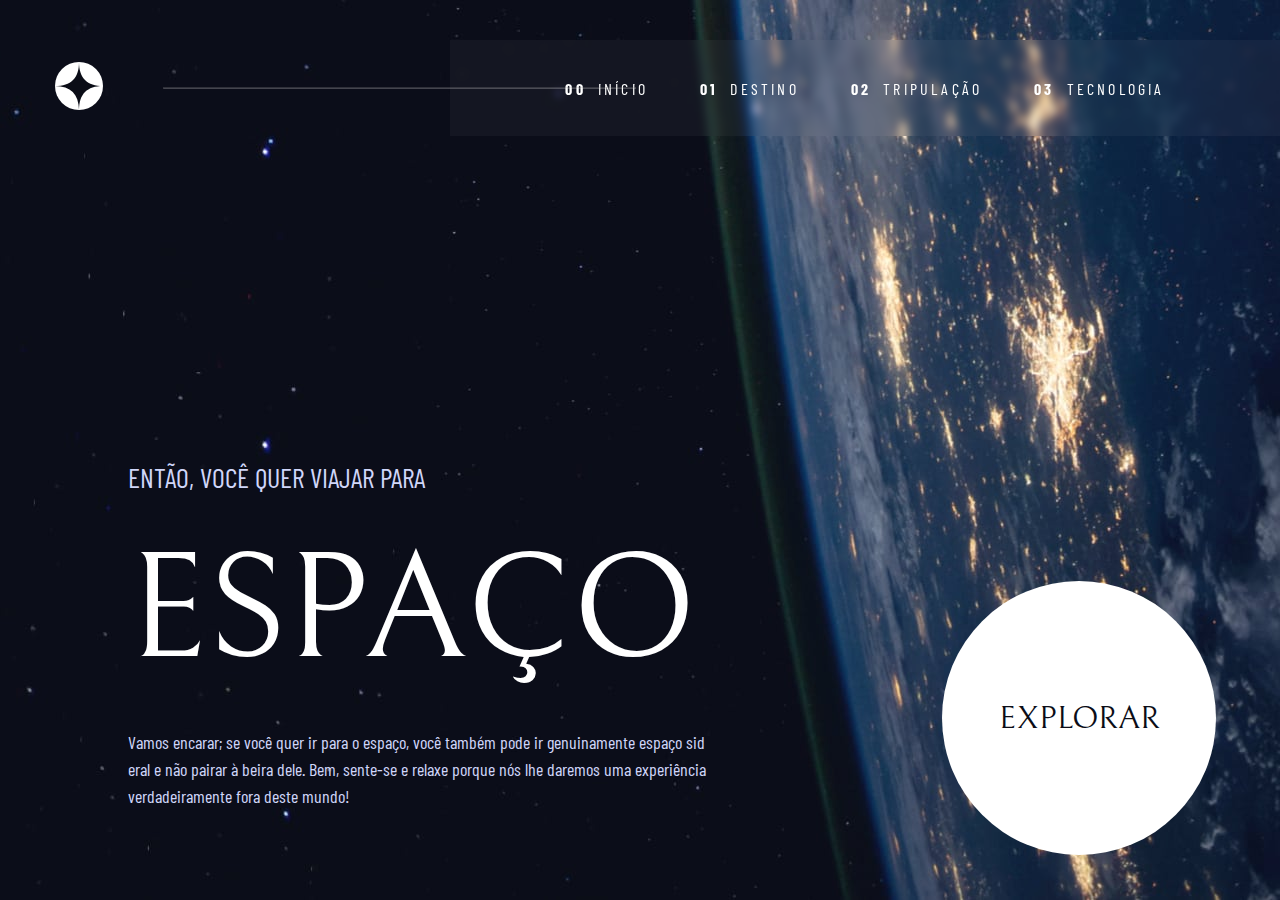
==== index.html @ 7af952fb "page home 80% feita" ====
<!DOCTYPE html>
<html lang="pt-br">
<head>
    <meta charset="UTF-8">
    <meta http-equiv="X-UA-Compatible" content="IE=edge">
    <meta name="viewport" content="width=device-width, initial-scale=1.0">
    <link rel="shortcut icon" href="assets/images/logo.svg" type="image/x-icon"> 
    <link rel="stylesheet" href="/assets/styles/reset.css">
    <link rel="stylesheet" href="/assets/styles/style.css">
    <title>Turismo Espacial</title>
</head>
<body>
    <header>
        <div class="logo-container">
            <img src="starter-code/assets/shared/logo.svg" alt="Logo Turismo Espacial">
        </div>
        <hr class="risk-header">
        <nav class="navbar-container">
            <ul class="navbar-wrapper">
                <li><a class="navbar-link" href="#"><span class="st-link">00</span>Início</a></li>
                <li><a class="navbar-link" href="#"><span class="st-link">01</span>Destino</a></li>
                <li><a class="navbar-link" href="#"><span class="st-link">02</span>Tripulação</a></li>
                <li><a class="navbar-link" href="#"><span class="st-link">03</span>Tecnologia</a></li>
            </ul>
        </nav>
    </header>
    <main class="bg-home">
        <section class="space-section">
            <div class="space-wrapper">
                <h2>Então, você quer viajar para</h2>
                <h1>Espaço</h1>
                <p>Vamos encarar; se você quer ir para o espaço, você também pode ir genuinamente espaço sideral e não pairar à beira dele. Bem, sente-se e relaxe porque nós lhe daremos uma experiência verdadeiramente fora deste mundo!</p>
            </div>
        </section>

        <div class="circle-explore">
            <h2>Explorar</h2>
        </div>
    </main>
</body>
</html>
---- assets/styles/style.css ----
@import url('https://fonts.googleapis.com/css2?family=Barlow+Condensed&family=Bellefair&display=swap');

:root {
    /* COLORS */
    --c-dark: #0B0D17;
    --c-blue-light: #D0D6F9;
    --c-white: #FFF;
    /* TYPOGRAPHY */
    --font-sz-1: 150px;
    --font-sz-2: 100px;
    --font-sz-3: 56px;
    --font-sz-4: 32px;
    --font-sz-5: 28px;
    --font-sz-6: 16px;
    --font-sz-7: 14px;
    --font-fm-bellefair: 'Bellefair';
    --font-fm-barlow: 'Barlow Condensed', sans-serif;
}

body {
    font-size: 18px;
    font-family: var(--font-fm-barlow);
    color: var(--c-white);
}

/* NAVBAR HEADER */
header {
    display: inline-flex;
    justify-content: space-between;
    align-items: center;
    position: fixed;
    top: 40px;
    width: 100%;
    height: 96px;
    margin-left: 55px;
    padding-right: 55px;
}

.logo-container {
    position: relative;
}

.risk-header {
    width: 473px;
    height: 1px;
    position: absolute;
    left: 108px;
    background-color: white;
    opacity: 25.15%;
    z-index: 100;
}

.navbar-container {
    height: 100%;
    width: 830px;
    backdrop-filter: blur(4px);
    background-color: rgba(255, 255, 255, 0.04);
}

.navbar-wrapper {
    display: flex;
    height: 100%;
    justify-content: center;
    gap: 52px;
}

.navbar-wrapper li {
    display: inline-flex;
    align-items: center;
    position: relative;
    height: 100%;
}

.navbar-wrapper li::after {
    content: '';
    display: flex;
    position: absolute;
    bottom: 0;
    width: 100%;
    height: 4px;
    border-radius: 6px;
    left: 0px;
    transition: all 300ms ease-out;
    transform: scale(0, 1);
    transform-origin: center;
    background-color: var(--c-white);
    opacity: 20%;
}

.navbar-wrapper li:hover::after {
    transform: scale(1, 1);
}

.navbar-link {
    font-size: var(--font-sz-6);
    font-family: var(--font-fm-barlow);
    letter-spacing: .2rem;
    text-transform: uppercase;
    color: var(--c-white);
}

.navbar-link .st-link {
    display: inline-block;
    font-weight: bold;
    margin-right: 12px;
}

.bg-home {
    width: 100%;
    height: 100vh;
    background-image: url(/assets/images/home/background-home-desktop.jpg);
    background-position: center;
    background-repeat: no-repeat;
    background-size: cover;
}

/* Section Space */
.space-section {
    height: 350px;
    max-width: 580px;
    position: absolute;
    bottom: 10%;
    left: 10%;
}

.space-wrapper {
    display: flex;
    height: 100%;
    flex-direction: column;
    justify-content: space-between;
}

.space-wrapper h1 {
    font-size: var(--font-sz-1);
    font-family: var(--font-fm-bellefair);
    text-transform: uppercase;
}

.space-wrapper h2 {
    font-size: var(--font-sz-5);
    text-transform: uppercase;
    color: var(--c-blue-light);
}

.space-wrapper p {
    font-weight: normal;
    line-height: 1.5;
    word-break: break-all;
    color: var(--c-blue-light);
}


/* Circle Explore Home */
.circle-explore {
    display: flex;
    justify-content: center;
    align-items: center;
    position: absolute;
    bottom: 5%;
    right: 5%;
    width: 274px;
    height: 274px;
    border-radius: 50%;
    background-color: var(--c-white);
    cursor: pointer;
}

.circle-explore:active {
   box-shadow: 0px 0px 0px 60px rgba(255, 255, 255, 0.1);
   transition: all 0.2s;
}

.circle-explore h2 {
    font-size: var(--font-sz-4);
    font-family: var(--font-fm-bellefair);
    color: var(--c-dark);
    text-transform: uppercase;
}
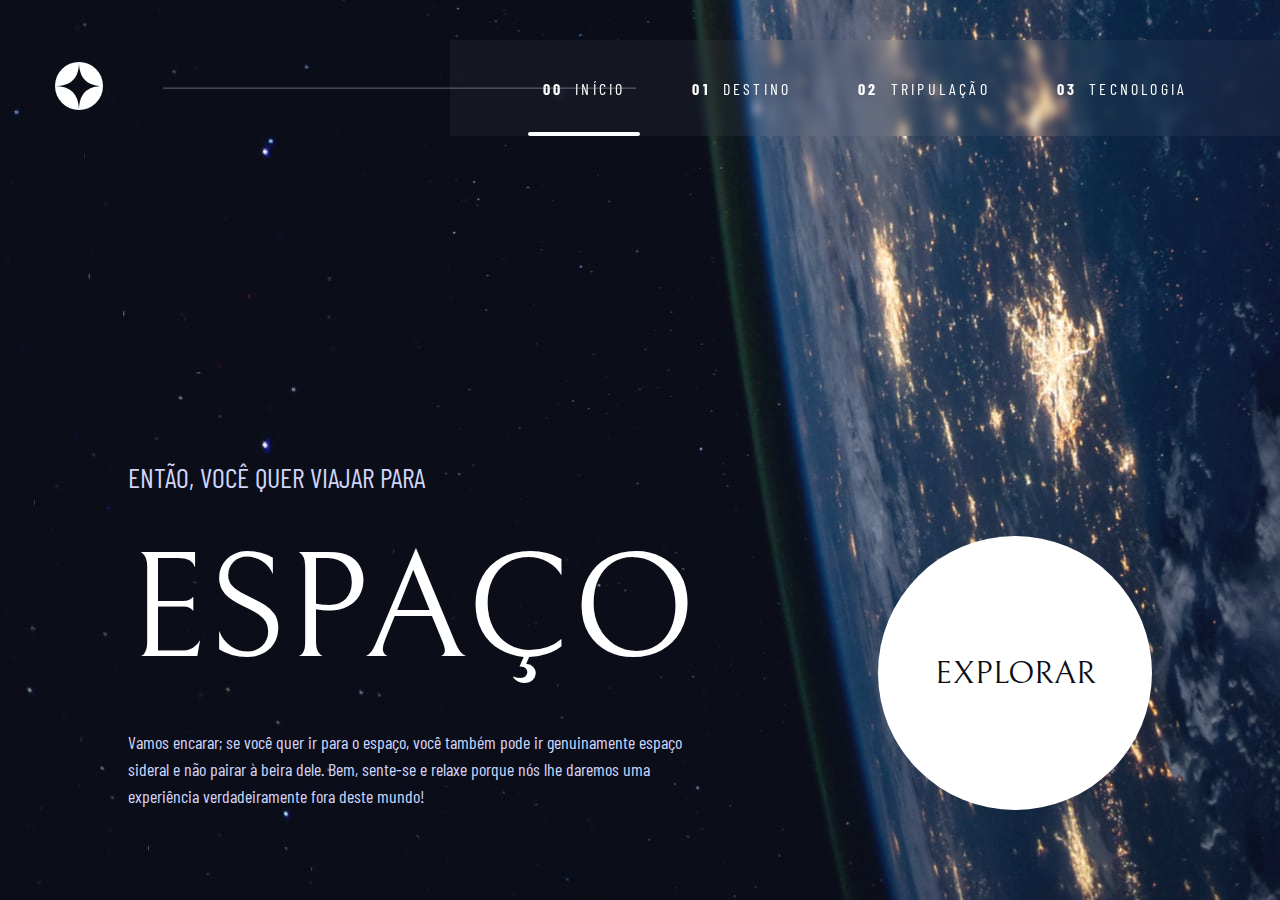
==== commit 6a70d9e7: "page crew" ====
--- a/index.html
+++ b/index.html
@@ -17,9 +17,9 @@
         <hr class="risk-header">
         <nav class="navbar-container">
             <ul class="navbar-wrapper">
-                <li><a class="navbar-link" href="#"><span class="st-link">00</span>Início</a></li>
-                <li><a class="navbar-link" href="#"><span class="st-link">01</span>Destino</a></li>
-                <li><a class="navbar-link" href="#"><span class="st-link">02</span>Tripulação</a></li>
+                <li><a class="navbar-link active" href="/index.html"><span class="st-link">00</span>Início</a></li>
+                <li><a class="navbar-link" href="/pages/destinos/index.html"><span class="st-link">01</span>Destino</a></li>
+                <li><a class="navbar-link" href="/pages/tripulacao/index.html"><span class="st-link">02</span>Tripulação</a></li>
                 <li><a class="navbar-link" href="#"><span class="st-link">03</span>Tecnologia</a></li>
             </ul>
         </nav>
@@ -34,8 +34,11 @@
         </section>
 
         <div class="circle-explore">
-            <h2>Explorar</h2>
+            <a href="/pages/destinos/index.html">
+                <h2>Explorar</h2>
+            </a>
         </div>
     </main>
+    <script src="assets/js/main.js"></script>
 </body>
 </html>--- a/assets/styles/style.css
+++ b/assets/styles/style.css
@@ -23,6 +23,23 @@
     color: var(--c-white);
 }
 
+/* ANIMAÇÕES KEYFRAMES */
+@keyframes planetGira {
+	0% {
+        transform: scale(1);
+	}
+    50% {
+        transform: scale(1.03);
+    }
+    75% {
+        transform: scale(1.1);
+	}
+    100% {
+        transform: scale(1);
+	} 
+}
+
+
 /* NAVBAR HEADER */
 header {
     display: inline-flex;
@@ -36,7 +53,7 @@
     padding-right: 55px;
 }
 
-.logo-container {
+.logo-container, .nav-group-destination li {
     position: relative;
 }
 
@@ -61,7 +78,7 @@
     display: flex;
     height: 100%;
     justify-content: center;
-    gap: 52px;
+    gap: 37px;
 }
 
 .navbar-wrapper li {
@@ -71,7 +88,8 @@
     height: 100%;
 }
 
-.navbar-wrapper li::after {
+/* TRAÇO EMBAIXO DO NAVEGAÇÃO */
+.navbar-wrapper a::after, .nav-group-destination a::after {
     content: '';
     display: flex;
     position: absolute;
@@ -87,16 +105,29 @@
     opacity: 20%;
 }
 
-.navbar-wrapper li:hover::after {
+/* HOVER PARA MOSTAR QUAL ABA ESTÁ PASSANDO O MOUSE */
+.navbar-wrapper a:hover::after, .nav-group-destination a:hover::after {
     transform: scale(1, 1);
 }
 
-.navbar-link {
+/* DEIXA ATIVADO A ABA DE NAVEGAÇÃO */
+.active::after {
+    transform: scale(1, 1) !important;
+    opacity: 1 !important;
+}
+
+.navbar-link, .nav-link-destination {
     font-size: var(--font-sz-6);
     font-family: var(--font-fm-barlow);
     letter-spacing: .2rem;
     text-transform: uppercase;
     color: var(--c-white);
+    cursor: pointer;
+    padding: 15px;
+}
+
+.nav-link-destination {
+    color: var(--c-blue-light);
 }
 
 .navbar-link .st-link {
@@ -105,13 +136,21 @@
     margin-right: 12px;
 }
 
-.bg-home {
+.bg-home, .bg-destination, .bg-crew  {
     width: 100%;
     height: 100vh;
     background-image: url(/assets/images/home/background-home-desktop.jpg);
     background-position: center;
     background-repeat: no-repeat;
     background-size: cover;
+}
+
+.bg-destination {
+    background-image: url(/assets/images/destination/background-destination-desktop.jpg);
+}
+
+.bg-crew {
+    background-image: url(/assets/images/crew/background-crew-desktop.jpg);
 }
 
 /* Section Space */
@@ -130,22 +169,27 @@
     justify-content: space-between;
 }
 
-.space-wrapper h1 {
+.space-wrapper h1, .destination-items-title {
     font-size: var(--font-sz-1);
     font-family: var(--font-fm-bellefair);
     text-transform: uppercase;
 }
 
+.destination-items-title {
+    font-size: var(--font-sz-2);
+    margin: 30px 0;
+}
+
 .space-wrapper h2 {
     font-size: var(--font-sz-5);
     text-transform: uppercase;
     color: var(--c-blue-light);
 }
 
-.space-wrapper p {
+.space-wrapper p, .destination-items-description {
     font-weight: normal;
     line-height: 1.5;
-    word-break: break-all;
+    word-wrap: break-word;
     color: var(--c-blue-light);
 }
 
@@ -156,8 +200,8 @@
     justify-content: center;
     align-items: center;
     position: absolute;
-    bottom: 5%;
-    right: 5%;
+    bottom: 10%;
+    right: 10%;
     width: 274px;
     height: 274px;
     border-radius: 50%;
@@ -167,7 +211,11 @@
 
 .circle-explore:active {
    box-shadow: 0px 0px 0px 60px rgba(255, 255, 255, 0.1);
-   transition: all 0.2s;
+   transition: all 0.15s;
+}
+
+.circle-explore a {
+    padding: 50px 30px;
 }
 
 .circle-explore h2 {
@@ -175,4 +223,96 @@
     font-family: var(--font-fm-bellefair);
     color: var(--c-dark);
     text-transform: uppercase;
-}+}
+
+/* PAGE Destination */
+.destination-container {
+    width: 100%;
+    height: 100%;
+    padding: 20% 10% 0px;
+}
+
+.destination-container h3 {
+    font-size: var(--font-sz-5);
+    letter-spacing: 0.325rem;
+    text-transform: uppercase;
+    margin-bottom: 100px;
+}
+
+.destination-container h3 span {
+    margin-right: 30px;
+    opacity: 25%;
+}
+
+.destination-wrapper {
+    display: grid;
+    width: 100%;
+    grid-template-columns: repeat(2, 445px);
+    gap: 160px;
+    padding-left: 65px;
+}
+
+.destination-aside-img img {
+    display: block;
+    width: 100%;
+    height: auto;
+    object-position: center;
+    object-fit: cover;
+    animation: planetGira 10s linear infinite;
+}
+
+.destination-aside {
+    display: flex;
+    flex-direction: column;
+}
+
+.nav-group-destination {
+    display: inline-flex;
+    height: 35px;
+    gap: 38px;
+}
+
+.destination-aside-items {
+    display: flex;
+    flex-direction: row;
+    width: 100%;
+    height: 100%;   
+    overflow: hidden;
+    gap: 30px;
+}
+
+.destination-aside-items .risk-header {
+    position: relative;
+    width: 100%;
+    margin: 40px 0 20px;
+    left: 0px;
+}
+
+.destination-aside-card {
+    
+}
+
+.destination-info-container {
+    display: flex;
+    gap: 80px;
+}
+
+.destination-info-items span {
+    font-size: var(--font-sz-7);
+    text-transform: uppercase;
+    letter-spacing: .15rem;
+    color: var(--c-blue-light);
+}
+
+.destination-info-items p {
+    font-size: var(--font-sz-5);
+    font-family: var(--font-fm-bellefair);
+    text-transform: uppercase;
+    margin-top: 10px;
+    color: var(--c-white);
+}
+
+.destination-items-description {
+    width: 445px;
+}
+
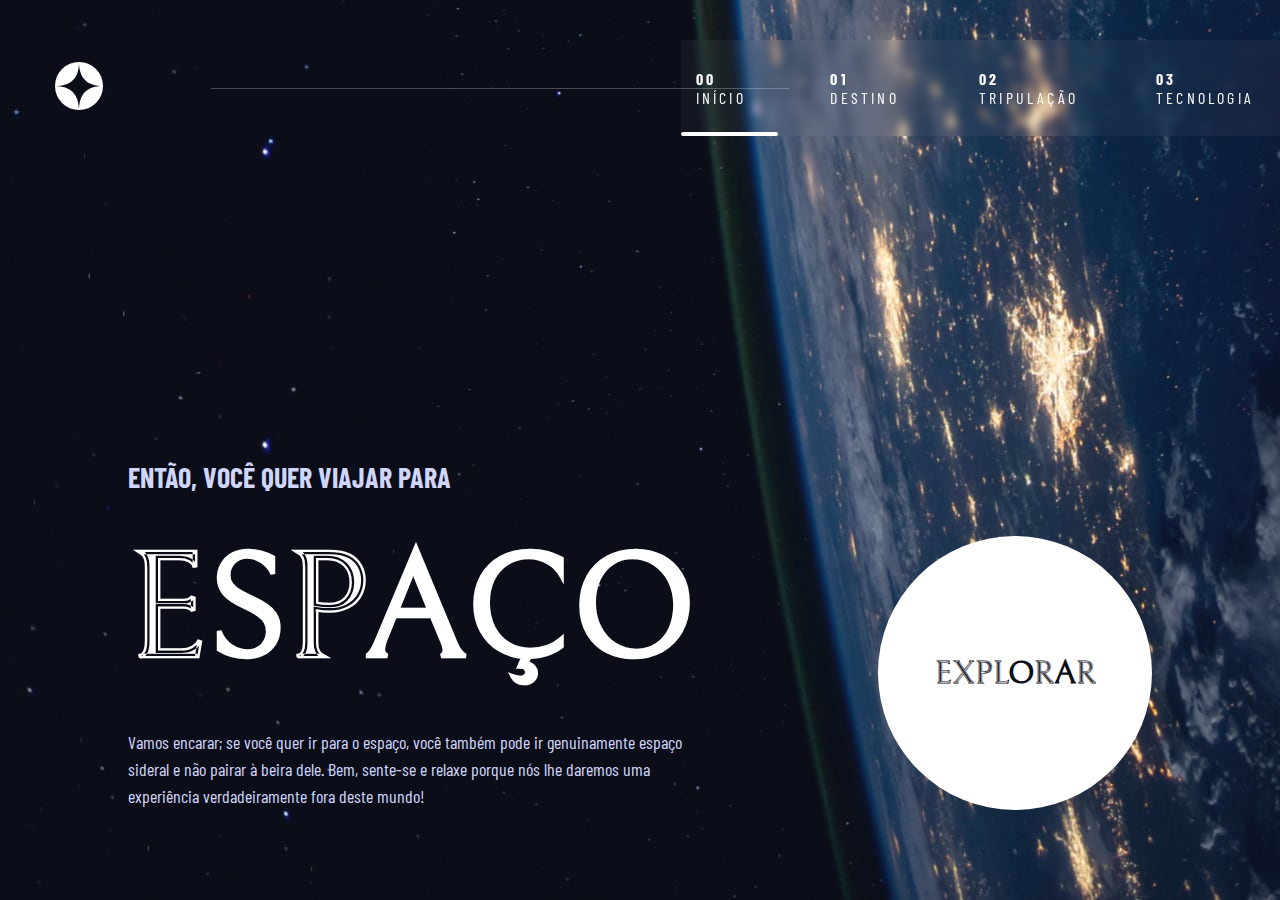
==== commit c3f06d20: "refatoração dos arquivos css e organização de paginas" ====
--- a/index.html
+++ b/index.html
@@ -1,44 +1,60 @@
 <!DOCTYPE html>
 <html lang="pt-br">
+
 <head>
     <meta charset="UTF-8">
     <meta http-equiv="X-UA-Compatible" content="IE=edge">
     <meta name="viewport" content="width=device-width, initial-scale=1.0">
-    <link rel="shortcut icon" href="assets/images/logo.svg" type="image/x-icon"> 
-    <link rel="stylesheet" href="/assets/styles/reset.css">
-    <link rel="stylesheet" href="/assets/styles/style.css">
+    <link rel="shortcut icon" href="assets/images/logo.svg" type="image/x-icon">
+    <!-- <link rel="stylesheet" href="/assets/styles/_reset.css">
+    <link rel="stylesheet" href="/assets/styles/style.css"> -->
+    <link rel="stylesheet" href="assets/styles/base.css">
+    <link rel="stylesheet" href="assets/styles/inicio/fundo-inicio.css">
     <title>Turismo Espacial</title>
 </head>
+
 <body>
-    <header>
-        <div class="logo-container">
-            <img src="starter-code/assets/shared/logo.svg" alt="Logo Turismo Espacial">
+    <header class="cabecalho">
+        <div class="cabecalho__logo">
+            <img src="starter-code/assets/shared/logo.svg" alt="Logo Turismo Espacial" class="cabecalho__imagem">
         </div>
-        <hr class="risk-header">
-        <nav class="navbar-container">
-            <ul class="navbar-wrapper">
-                <li><a class="navbar-link active" href="/index.html"><span class="st-link">00</span>Início</a></li>
-                <li><a class="navbar-link" href="/pages/destinos/index.html"><span class="st-link">01</span>Destino</a></li>
-                <li><a class="navbar-link" href="/pages/tripulacao/index.html"><span class="st-link">02</span>Tripulação</a></li>
-                <li><a class="navbar-link" href="#"><span class="st-link">03</span>Tecnologia</a></li>
+
+        <div class="cabecalho__linha"></div>
+
+        <nav class="menu">
+            <ul class="menu__lista">
+                <li class="menu__item"><a class="menu__link ativo" href="/index.html"><span
+                            class="menu__contador">00</span>Início</a></li>
+                <li class="menu__item"><a class="menu__link" href="/pages/destinos/index.html"><span
+                            class="menu__contador">01</span>Destino</a></li>
+                <li class="menu__item"><a class="menu__link" href="/pages/tripulacao/index.html"><span
+                            class="menu__contador">02</span>Tripulação</a></li>
+                <li class="menu__item"><a class="menu__link" href="#"><span
+                            class="menu__contador">03</span>Tecnologia</a>
+                </li>
             </ul>
         </nav>
     </header>
-    <main class="bg-home">
-        <section class="space-section">
-            <div class="space-wrapper">
-                <h2>Então, você quer viajar para</h2>
-                <h1>Espaço</h1>
-                <p>Vamos encarar; se você quer ir para o espaço, você também pode ir genuinamente espaço sideral e não pairar à beira dele. Bem, sente-se e relaxe porque nós lhe daremos uma experiência verdadeiramente fora deste mundo!</p>
+
+    <main class="fundo fundo-inicio">
+        <section class="espaco">
+            <div class="espaco__wrapper">
+                <h2 class="espaco__subtitulo">Então, você quer viajar para</h2>
+                <h1 class="espaco__titulo">Espaço</h1>
+                <p class="espaco__descricao">Vamos encarar; se você quer ir para o espaço, você também pode ir
+                    genuinamente espaço sideral e não pairar à beira dele. Bem, sente-se e relaxe porque nós lhe daremos
+                    uma experiência verdadeiramente fora deste mundo!</p>
             </div>
         </section>
 
-        <div class="circle-explore">
-            <a href="/pages/destinos/index.html">
-                <h2>Explorar</h2>
+        <div class="circulo-explorar">
+            <a class="circulo-explorar__link" href="/pages/destinos/index.html">
+                <h2 class="circulo-explorar__titulo">Explorar</h2>
             </a>
         </div>
     </main>
+
     <script src="assets/js/main.js"></script>
 </body>
+
 </html>--- a/assets/styles/style.css
+++ b/assets/styles/style.css
@@ -39,49 +39,21 @@
 	} 
 }
 
-
-/* NAVBAR HEADER */
-header {
-    display: inline-flex;
-    justify-content: space-between;
-    align-items: center;
-    position: fixed;
-    top: 40px;
-    width: 100%;
-    height: 96px;
-    margin-left: 55px;
-    padding-right: 55px;
-}
-
-.logo-container, .nav-group-destination li {
-    position: relative;
-}
-
-.risk-header {
-    width: 473px;
-    height: 1px;
-    position: absolute;
-    left: 108px;
-    background-color: white;
-    opacity: 25.15%;
-    z-index: 100;
-}
-
-.navbar-container {
+.menu {
     height: 100%;
     width: 830px;
     backdrop-filter: blur(4px);
     background-color: rgba(255, 255, 255, 0.04);
 }
 
-.navbar-wrapper {
+.menu__lista {
     display: flex;
     height: 100%;
     justify-content: center;
     gap: 37px;
 }
 
-.navbar-wrapper li {
+.menu__item {
     display: inline-flex;
     align-items: center;
     position: relative;
@@ -89,7 +61,7 @@
 }
 
 /* TRAÇO EMBAIXO DO NAVEGAÇÃO */
-.navbar-wrapper a::after, .nav-group-destination a::after {
+.menu__lista .menu__link::after, .nav-group-destination a::after {
     content: '';
     display: flex;
     position: absolute;
@@ -105,18 +77,18 @@
     opacity: 20%;
 }
 
-/* HOVER PARA MOSTAR QUAL ABA ESTÁ PASSANDO O MOUSE */
-.navbar-wrapper a:hover::after, .nav-group-destination a:hover::after {
+/* HOUVER PARA MOSTAR QUAL ABA ESTÁ PASSANDO O MOUSE */
+.menu__link:hover::after, .nav-group-destination a:hover::after {
     transform: scale(1, 1);
 }
 
 /* DEIXA ATIVADO A ABA DE NAVEGAÇÃO */
-.active::after {
-    transform: scale(1, 1) !important;
-    opacity: 1 !important;
-}
-
-.navbar-link, .nav-link-destination {
+.menu__link.ativo::after {
+    transform: scale(1, 1);
+    opacity: 1;
+}
+
+.menu__link, .nav-link-destination {
     font-size: var(--font-sz-6);
     font-family: var(--font-fm-barlow);
     letter-spacing: .2rem;
@@ -130,13 +102,13 @@
     color: var(--c-blue-light);
 }
 
-.navbar-link .st-link {
+.menu__contador {
     display: inline-block;
     font-weight: bold;
     margin-right: 12px;
 }
 
-.bg-home, .bg-destination, .bg-crew  {
+.fundo-inicio, .bg-destination, .bg-crew  {
     width: 100%;
     height: 100vh;
     background-image: url(/assets/images/home/background-home-desktop.jpg);
@@ -154,7 +126,7 @@
 }
 
 /* Section Space */
-.space-section {
+.espaco {
     height: 350px;
     max-width: 580px;
     position: absolute;
@@ -162,14 +134,14 @@
     left: 10%;
 }
 
-.space-wrapper {
+.espaco__wrapper {
     display: flex;
     height: 100%;
     flex-direction: column;
     justify-content: space-between;
 }
 
-.space-wrapper h1, .destination-items-title {
+.espaco__titulo, .destination-items-title {
     font-size: var(--font-sz-1);
     font-family: var(--font-fm-bellefair);
     text-transform: uppercase;
@@ -180,13 +152,13 @@
     margin: 30px 0;
 }
 
-.space-wrapper h2 {
+.espaco__subtitulo {
     font-size: var(--font-sz-5);
     text-transform: uppercase;
     color: var(--c-blue-light);
 }
 
-.space-wrapper p, .destination-items-description {
+.espaco__descricao, .destination-items-description {
     font-weight: normal;
     line-height: 1.5;
     word-wrap: break-word;
@@ -195,7 +167,7 @@
 
 
 /* Circle Explore Home */
-.circle-explore {
+.circulo-explorar {
     display: flex;
     justify-content: center;
     align-items: center;
@@ -209,16 +181,16 @@
     cursor: pointer;
 }
 
-.circle-explore:active {
+.circulo-explorar:active {
    box-shadow: 0px 0px 0px 60px rgba(255, 255, 255, 0.1);
    transition: all 0.15s;
 }
 
-.circle-explore a {
+.circulo-explorar__link {
     padding: 50px 30px;
 }
 
-.circle-explore h2 {
+.circulo-explorar__titulo {
     font-size: var(--font-sz-4);
     font-family: var(--font-fm-bellefair);
     color: var(--c-dark);
@@ -288,9 +260,6 @@
     left: 0px;
 }
 
-.destination-aside-card {
-    
-}
 
 .destination-info-container {
     display: flex;
--- a/assets/styles/base.css
+++ b/assets/styles/base.css
@@ -0,0 +1,108 @@
+@import url(_reset.css);
+@import url(_variaveis.css);
+
+body {
+    font-size: 18px;
+    font-family: var(--f-family-barlow);
+    color: var(--c-white);
+}
+
+/* NAVBAR HEADER */
+.cabecalho {
+    display: inline-flex;
+    justify-content: space-between;
+    align-items: center;
+    position: fixed;
+    top: 40px;
+    width: 100%;
+    height: 96px;
+    /* margin-left: 55px; */
+    padding-left: 55px;
+}
+
+.cabecalho__logo {
+    position: relative;
+}
+
+.cabecalho__linha {
+    width: 800px;
+    height: 1px;
+    position: relative;
+    left: 108px;
+    background-color: var(--c-white);
+    opacity: 25.15%;
+    z-index: 100;
+}
+
+.menu {
+    height: 100%;
+    width: 830px;
+    backdrop-filter: blur(4px);
+    background-color: rgba(255, 255, 255, 0.04);
+}
+
+.menu__lista {
+    display: flex;
+    height: 100%;
+    justify-content: center;
+    gap: 37px;
+}
+
+.menu__item {
+    display: inline-flex;
+    align-items: center;
+    position: relative;
+    height: 100%;
+}
+
+.menu__contador {
+    display: inline-block;
+    font-weight: bold;
+    margin-right: 12px;
+}
+
+/* TRAÇO EMBAIXO DO NAVEGAÇÃO */
+.menu__lista .menu__link::after {
+    content: '';
+    display: flex;
+    position: absolute;
+    bottom: 0;
+    width: 100%;
+    height: 4px;
+    border-radius: 6px;
+    left: 0px;
+    transition: all 300ms ease-out;
+    transform: scale(0, 1);
+    transform-origin: center;
+    background-color: var(--c-white);
+    opacity: 20%;
+}
+
+/* HOUVER PARA MOSTAR QUAL ABA ESTÁ PASSANDO O MOUSE */
+.menu__link:hover::after {
+    transform: scale(1, 1);
+}
+
+/* DEIXA ATIVADO A ABA DE NAVEGAÇÃO */
+.menu__link.ativo::after {
+    transform: scale(1, 1);
+    opacity: 1;
+}
+
+.menu__link {
+    font-size: var(--f-size-6);
+    font-family: var(--f-family-barlow);
+    letter-spacing: .2rem;
+    text-transform: uppercase;
+    color: var(--c-white);
+    cursor: pointer;
+    padding: 15px;
+}
+
+.fundo {
+    width: 100%;
+    height: 100vh;
+    background-position: center;
+    background-repeat: no-repeat;
+    background-size: cover;
+}--- a/assets/styles/inicio/fundo-inicio.css
+++ b/assets/styles/inicio/fundo-inicio.css
@@ -0,0 +1,17 @@
+/* LINKS CSS */
+@import url(espaco/espaco.css);
+@import url(circulo-explorar/circulo-explorar.css);
+
+
+.fundo-inicio {
+    background-image: url(/assets/images/home/background-home-desktop.jpg);
+}
+
+
+
+
+
+
+
+
+
